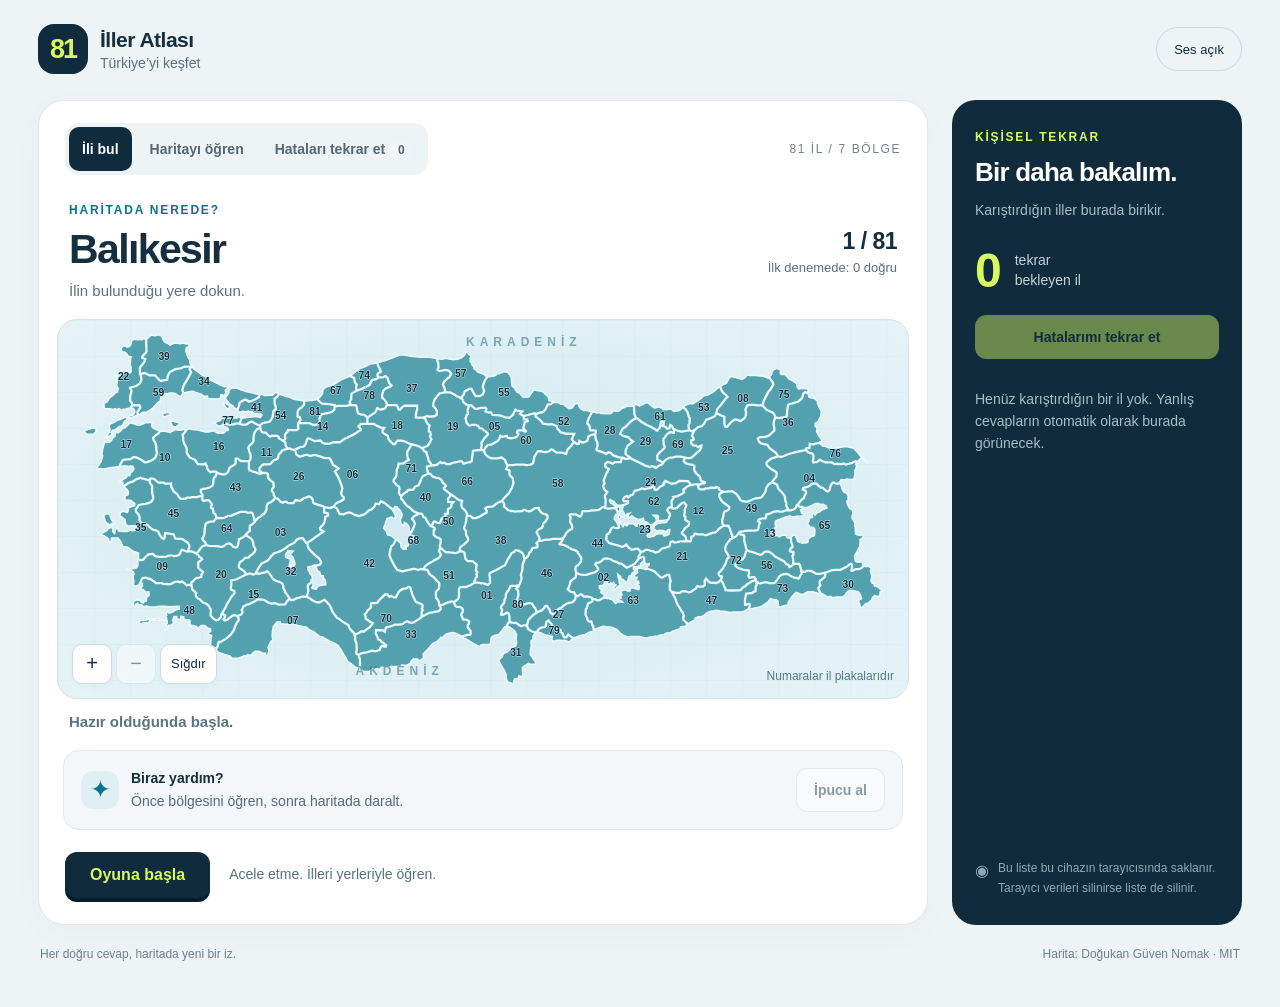
==== public/index.html @ 469e978c "Mobil ana ekrana ekleme, otomatik soru geçişi ve Cloudflare Workers yapılandırması" ====
<!doctype html>
<html lang="tr"><head><meta charset="utf-8"><meta name="viewport" content="width=device-width,initial-scale=1,viewport-fit=cover"><meta name="theme-color" content="#102c3c"><meta name="apple-mobile-web-app-capable" content="yes"><meta name="apple-mobile-web-app-title" content="81 İl"><meta name="apple-mobile-web-app-status-bar-style" content="default"><meta name="mobile-web-app-capable" content="yes"><link rel="manifest" href="manifest.webmanifest"><link rel="apple-touch-icon" href="icons/apple-touch-icon.png"><title>81 İl · Öğrenme Oyunu</title><meta name="description" content="Türkiye'nin 81 ilini haritada bul. Plaka numaraları, aşamalı ipuçları ve cihazında saklanan hata tekrarlarıyla öğren."><link rel="icon" type="image/svg+xml" href="data:image/svg+xml,%3Csvg xmlns='http://www.w3.org/2000/svg' viewBox='0 0 40 40'%3E%3Crect width='40' height='40' rx='12' fill='%23d6fa60'/%3E%3Ctext x='20' y='28' text-anchor='middle' font-family='Arial' font-size='25' font-weight='bold' fill='%23102c3c'%3E81%3C/text%3E%3C/svg%3E"><link rel="stylesheet" href="style.css"><script src="game.js" defer></script><script src="install.js" defer></script></head>
<body><div class="shell"><header><a class="brand" href="./"><span class="logo">81</span><span>İller Atlası<small>Türkiye’yi keşfet</small></span></a><div class="header-actions"><button id="install" class="ghost install-button" hidden>Ana ekrana ekle</button><button id="sound" class="ghost" aria-pressed="true">Ses açık</button></div></header>
<main><div class="workspace"><section class="play" aria-label="Öğrenme oyunu"><div class="topline"><nav aria-label="Oyun modu"><button class="tab active" data-mode="quiz" aria-pressed="true">İli bul</button><button class="tab" data-mode="learn" aria-pressed="false">Haritayı öğren</button><button class="tab" data-mode="review" aria-pressed="false">Hataları tekrar et <span id="review-badge">0</span></button></nav><span class="edition">81 İL / 7 BÖLGE</span></div>
<div class="question"><div><p class="eyebrow" id="prompt">HARİTADA NEREDE?</p><h1 id="target">Hazırlanıyor…</h1><p id="instruction">İlin bulunduğu yere dokun.</p></div><div class="session-stat"><strong id="progress">0 / 81</strong><span id="accuracy">İlk denemede: 0 doğru</span></div></div>
<div class="map-frame"><div class="sea blacksea">KARADENİZ</div><div class="sea mediterranean">AKDENİZ</div><div id="map-viewport" tabindex="0" aria-label="Türkiye haritası. Yakınlaştırma düğmelerini kullanabilir, yakınlaşınca sürükleyebilirsin."><div id="map-mount"></div></div><div class="map-tools" aria-label="Harita yakınlaştırma"><button id="zoom-in" aria-label="Haritayı yakınlaştır">+</button><button id="zoom-out" aria-label="Haritayı uzaklaştır">−</button><button id="zoom-reset" aria-label="Haritayı sığdır">Sığdır</button></div><span class="map-note">Numaralar il plakalarıdır</span></div>
<div class="feedback" id="feedback" role="status" aria-live="polite">Harita yükleniyor…</div>
<div class="hint-bar"><div class="hint-copy"><span class="hint-icon" aria-hidden="true">✦</span><div><strong>Biraz yardım?</strong><p id="hint-text">Önce bölgesini öğren, sonra haritada daralt.</p></div></div><button id="hint" class="secondary" disabled>İpucu al</button></div>
<div class="actions"><button id="start" class="primary" disabled>Oyuna başla</button><span id="session-label">Acele etme. İlleri yerleriyle öğren.</span></div></section>
<aside class="mistakes"><div class="aside-heading"><span class="eyebrow">KİŞİSEL TEKRAR</span><h2>Bir daha bakalım.</h2><p>Karıştırdığın iller burada birikir.</p></div><div class="mistake-stat"><strong id="pending-count">0</strong><span>tekrar bekleyen il</span></div><button id="review-all" class="secondary full" disabled>Hatalarımı tekrar et</button><div id="mistake-list" class="mistake-list"></div><div class="local-note"><span aria-hidden="true">◉</span><p id="storage-note">Bu liste bu cihazın tarayıcısında saklanır. Hesap gerekmez.</p></div></aside></div></main>
<footer><span>Her doğru cevap, haritada yeni bir iz.</span><a href="https://github.com/dnomak/svg-turkiye-haritasi" target="_blank" rel="noopener">Harita: Doğukan Güven Nomak · MIT</a></footer></div><dialog id="install-dialog" aria-labelledby="install-title"><div class="install-sheet"><span class="logo" aria-hidden="true">81</span><h2 id="install-title">Ana ekranından aç</h2><p id="install-intro">Oyunu telefonunun ana ekranına ekleyebilirsin.</p><ol id="install-steps"></ol><p class="install-note">Mağazadan indirme veya hesap açma gerekmez.</p><form method="dialog"><button class="primary" id="install-close">Anladım</button></form></div></dialog></body></html>
---- public/style.css ----
:root{font-family:ui-rounded,"Avenir Next","Segoe UI",sans-serif;color:#152f3e;background:#eef3f6;font-size:16px;--ink:#102c3c;--muted:#5a7180;--lime:#d6fa60;--line:#dbe5eb;--blue:#09758a}*{box-sizing:border-box}body{margin:0}button,a{-webkit-tap-highlight-color:transparent}button{font:inherit;cursor:pointer;touch-action:manipulation}button:disabled{opacity:.45;cursor:default}button:focus-visible,a:focus-visible,[tabindex]:focus-visible{outline:3px solid #f29a2f;outline-offset:4px}[hidden]{display:none!important}button{min-height:44px}a{color:inherit}.shell{max-width:1480px;margin:auto;padding:24px 38px}header{display:flex;align-items:center;justify-content:space-between;margin-bottom:26px}.brand{display:flex;gap:12px;align-items:center;text-decoration:none;font-size:21px;font-weight:800;letter-spacing:-.5px}.logo{display:grid;place-items:center;width:50px;height:50px;border-radius:16px;background:var(--ink);color:var(--lime);font-size:27px;letter-spacing:-2px}.brand small{display:block;font-size:14px;font-weight:500;color:var(--muted);letter-spacing:0;margin-top:3px}.ghost{background:transparent;border:1px solid #ccdae3;padding:0 17px;border-radius:24px;font-size:14px;color:var(--ink)}.workspace{display:grid;grid-template-columns:minmax(0,1fr) 290px;gap:24px}.play{background:white;border-radius:26px;border:1px solid #dfe8ed;overflow:hidden;box-shadow:0 8px 35px #102c3c06}.topline{display:flex;justify-content:space-between;align-items:center;padding:22px 26px 0;gap:15px}nav{display:flex;gap:5px;background:#eef3f6;padding:4px;border-radius:14px}.tab{border:0;border-radius:10px;padding:9px 13px;background:transparent;color:#536775;font-size:14px;font-weight:650}.tab.active{background:var(--ink);color:white}.tab span{background:#ffffff30;padding:2px 6px;border-radius:5px;font-size:12px;margin-left:3px}.edition{font-size:12px;letter-spacing:1.6px;color:#6f8492;white-space:nowrap}.question{display:flex;justify-content:space-between;gap:18px;align-items:center;padding:28px 30px 20px}.eyebrow{font-size:12px;letter-spacing:1.8px;font-weight:750;color:var(--blue);margin:0 0 9px}h1{font-size:clamp(32px,3.2vw,48px);letter-spacing:-1.6px;margin:0;line-height:1.15}#instruction{color:var(--muted);margin:9px 0 0;font-size:15px}.session-stat{text-align:right;flex-shrink:0}.session-stat strong{font-size:23px;display:block;letter-spacing:-.5px}.session-stat span{display:block;font-size:13px;color:var(--muted);margin-top:5px}.map-frame{position:relative;background:radial-gradient(ellipse at center,#d2eaf0,#e6f3f7);margin:0 18px;border-radius:20px;overflow:hidden;border:1px solid #d0e6ec;min-height:330px}.map-frame:before{content:"";position:absolute;inset:0;background-image:linear-gradient(#08758a07 1px,transparent 1px),linear-gradient(90deg,#08758a07 1px,transparent 1px);background-size:36px 36px;pointer-events:none}#map-viewport{position:relative;height:100%;min-height:330px;aspect-ratio:2.25;overflow:hidden;touch-action:pan-y}#map-mount{width:100%;height:100%;padding:15px 12px 22px;transform-origin:50% 50%}#map-mount svg{width:100%;height:100%;display:block;overflow:visible}g[data-plakakodu]{cursor:pointer;outline:none}g[data-plakakodu] path{fill:#53a1ae;stroke:#eaf9fc;stroke-width:1.5;vector-effect:non-scaling-stroke;transition:fill .18s,opacity .2s}g[data-plakakodu]:hover path,g[data-plakakodu]:focus-visible path{fill:#21758a}g[data-plakakodu].correct path{fill:#9dc83f}g[data-plakakodu].wrong path{fill:#e87f70}g[data-plakakodu].revealed path{fill:#f3bd4e}g[data-plakakodu].dim path{fill:#b6d4dc;opacity:.55}.plate{fill:#102c3c;font-size:13px;font-weight:800;paint-order:stroke;stroke:#d8eef2;stroke-width:1.2px;stroke-linejoin:round;pointer-events:none;user-select:none}.sea{position:absolute;pointer-events:none;color:#467f90;font-size:12px;font-weight:600;letter-spacing:5px;opacity:.65;z-index:1}.blacksea{left:48%;top:15px}.mediterranean{left:35%;bottom:20px}.map-tools{position:absolute;left:14px;bottom:14px;display:flex;gap:4px;z-index:2}.map-tools button{background:#fffefc;color:var(--ink);border:1px solid #c7dde5;border-radius:10px;min-width:40px;height:40px;min-height:40px;font-size:20px;box-shadow:0 2px 7px #102c3c08}#zoom-reset{font-size:13px;padding:0 10px}.map-note{position:absolute;right:14px;bottom:15px;font-size:12px;color:#547886;pointer-events:none}.feedback{padding:14px 30px;min-height:51px;font-size:15px;font-weight:600;color:#597584}.feedback.success{color:#467311}.feedback.error{color:#b14734}.hint-bar{margin:0 24px;display:flex;justify-content:space-between;align-items:center;gap:14px;padding:17px;background:#f3f7fa;border:1px solid #e0e9ee;border-radius:16px}.hint-copy{display:flex;gap:12px;align-items:center}.hint-icon{width:38px;height:38px;background:#e0eff4;color:#09758a;display:grid;place-items:center;border-radius:12px;font-size:25px;flex-shrink:0}.hint-copy strong{font-size:14px}.hint-copy p{font-size:14px;color:#526c7b;margin:4px 0 0;line-height:1.45}.secondary{border:1px solid #c5d6df;border-radius:11px;background:white;color:var(--ink);font-weight:700;font-size:14px;padding:10px 17px;white-space:nowrap}.primary{background:var(--ink);color:var(--lime);border:0;border-radius:12px;padding:14px 25px;font-size:16px;font-weight:750;box-shadow:0 4px 0 #071d29}.actions{display:flex;align-items:center;gap:19px;margin:22px 26px 26px}#session-label{font-size:14px;color:var(--muted);line-height:1.4}.mistakes{border-radius:24px;background:var(--ink);color:#fff;padding:27px 23px;display:flex;flex-direction:column;min-width:0}.aside-heading .eyebrow{color:var(--lime)}h2{font-size:26px;letter-spacing:-.8px;line-height:1.18;margin:12px 0}.aside-heading p{font-size:14px;line-height:1.5;color:#a6becb;margin:0}.mistake-stat{display:flex;align-items:center;gap:15px;margin:26px 0 20px}.mistake-stat strong{font-size:48px;line-height:1;color:var(--lime);letter-spacing:-2px}.mistake-stat span{font-size:14px;max-width:90px;line-height:1.4;color:#c1d2dc}.full{width:100%;background:var(--lime);border-color:var(--lime)}.mistake-list{margin-top:21px;max-height:355px;overflow:auto;scrollbar-width:thin;scrollbar-color:#527184 transparent}.empty{color:#a6becb;font-size:14px;line-height:1.6;margin:8px 0 25px}.mistake-row{display:flex;gap:10px;align-items:center;border:0;border-bottom:1px solid #ffffff13;padding:13px 0;background:transparent;width:100%;text-align:left;color:white}.mistake-plate{font-size:15px;background:#244656;border-radius:9px;min-width:36px;height:36px;display:grid;place-items:center;font-weight:750}.mistake-row strong{font-size:14px;display:block}.mistake-row small{font-size:12px;display:block;margin-top:4px;color:#9cb8c6}.mistake-row .status{margin-left:auto;color:#c9e887;font-size:12px}.local-note{display:flex;align-items:flex-start;gap:9px;margin-top:auto;padding-top:25px;color:#8daab9}.local-note span{margin-top:12px}.local-note p{font-size:12px;line-height:1.6;margin:10px 0 0}footer{display:flex;justify-content:space-between;gap:20px;color:#6b8090;font-size:12px;margin:22px 2px}footer a{text-decoration:none}footer a:hover{text-decoration:underline}@media(min-width:1600px){.shell{padding-top:40px}}@media(max-width:1100px){.edition{display:none}.shell{padding:22px}.workspace{grid-template-columns:minmax(0,1fr) 250px;gap:16px}.topline{padding:18px 18px 0}.tab{padding:9px;font-size:13px}.question{padding:25px 22px 18px}.map-frame,#map-viewport{min-height:280px}.hint-bar{margin:0 18px;padding:13px}.hint-copy p{font-size:13px}.hint-icon{display:none}.mistakes{padding:24px 18px}}@media(max-width:800px){.workspace{grid-template-columns:1fr}.shell{padding:16px}.mistakes{display:block}.mistake-list{max-height:300px}.mistake-stat{margin:17px 0}.mistakes .full{max-width:300px}.local-note{padding-top:12px}.question h1{font-size:38px}.edition{display:block}.mistakes h2{font-size:24px}.aside-heading p{font-size:15px}}@media(max-width:520px){.shell{padding:14px 10px}header{margin-bottom:18px;padding:0 4px}.brand{font-size:18px}.brand small{font-size:12px}.logo{width:43px;height:43px;font-size:25px;border-radius:13px}.ghost{padding:0 13px}.play{border-radius:20px}.topline{padding:12px 10px 0}nav{width:100%;gap:0}.tab{flex:1;padding:8px 5px;font-size:13px}.tab span{display:none}.edition{display:none}.question{padding:23px 18px 18px;align-items:flex-start}.question h1{font-size:33px;letter-spacing:-1px}.session-stat strong{font-size:19px}.session-stat span{max-width:100px;line-height:1.4;font-size:12px}.eyebrow{font-size:11px;letter-spacing:1.3px}#instruction{font-size:14px}.map-frame{margin:0 8px;border-radius:14px;min-height:260px}#map-viewport{min-height:260px;aspect-ratio:auto;height:260px}#map-mount{padding:36px 6px 44px}.blacksea{left:42%;top:18px}.sea{font-size:10px;letter-spacing:3px}.mediterranean{bottom:56px;left:29%}.map-note{font-size:11px;right:10px;bottom:17px}.map-tools{left:8px;bottom:10px}.map-tools button{min-width:32px}#zoom-reset{padding:0 7px}.feedback{padding:14px 18px;font-size:14px;min-height:62px}.hint-bar{margin:0 12px;padding:12px;gap:9px;align-items:stretch}.hint-copy p{font-size:13px}.hint-copy strong{font-size:13px}.hint-bar .secondary{font-size:13px;padding:8px 12px;white-space:normal;min-width:86px}.actions{margin:18px 16px 22px;gap:13px;align-items:flex-start}.primary{padding:13px 18px;white-space:nowrap}.actions span{font-size:12px!important;margin-top:5px}.mistakes{border-radius:20px;padding:22px}.mistake-list{max-height:270px}footer{flex-direction:column;gap:8px;padding:0 5px;line-height:1.5}}@media(prefers-reduced-motion:reduce){*{transition:none!important;scroll-behavior:auto!important}}
.header-actions{display:flex;align-items:center;gap:8px;flex-wrap:wrap;justify-content:flex-end}.install-button{background:var(--lime);border-color:var(--lime);font-weight:700}.header-actions .ghost{font-size:13px}g[data-plakakodu].wrong{pointer-events:none;cursor:not-allowed}g[data-plakakodu].wrong path,g[data-plakakodu].wrong:hover path,g[data-plakakodu].wrong.dim path{fill:#e87f70;opacity:1}dialog{border:1px solid #d4e1e8;border-radius:24px;padding:0;max-width:440px;width:calc(100% - 32px);color:var(--ink);box-shadow:0 24px 90px #102c3c44}dialog::backdrop{background:#071d29a8;backdrop-filter:blur(3px)}.install-sheet{padding:28px}.install-sheet h2{margin:20px 0 10px;font-size:27px}.install-sheet p{font-size:16px;line-height:1.55;color:var(--muted)}.install-sheet ol{padding-left:23px;font-size:16px;line-height:1.5}.install-sheet li{padding:7px 0 7px 4px}.install-sheet .install-note{font-size:13px}.install-sheet form{margin-top:24px}.install-sheet .primary{width:100%}@media(max-width:520px){.header-actions{max-width:160px;gap:5px}.header-actions .ghost{font-size:12px;min-height:36px;padding:5px 10px}.shell{padding-bottom:max(14px,env(safe-area-inset-bottom));padding-left:max(10px,env(safe-area-inset-left));padding-right:max(10px,env(safe-area-inset-right))}.install-sheet{padding:24px}}
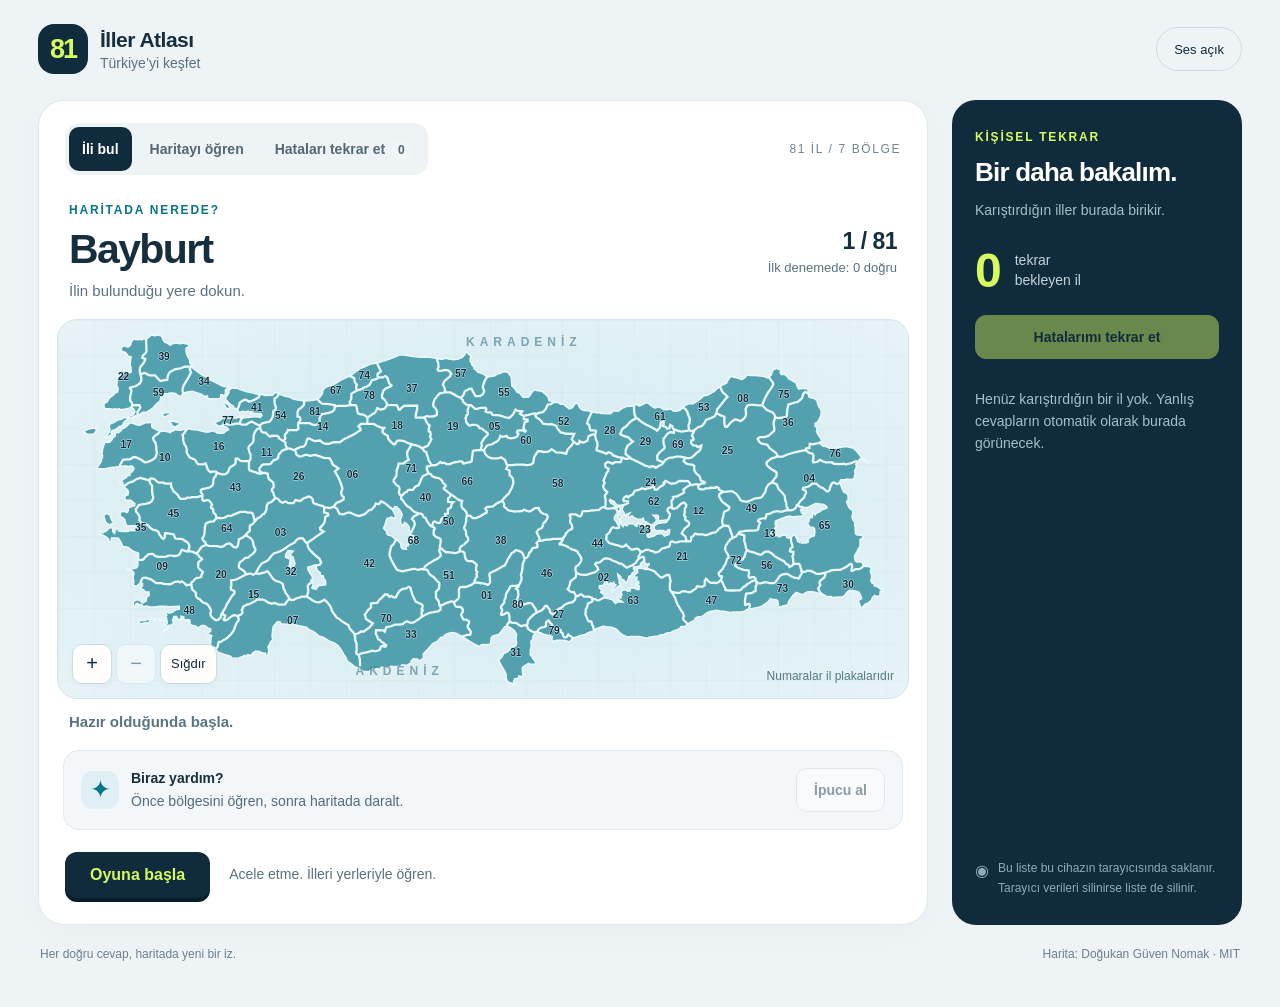
==== commit 4da1ad33: "Yatay telefonda yalnızca tam ekran harita, il adı ve ipucu ikonunu göster" ====
--- a/public/index.html
+++ b/public/index.html
@@ -5,7 +5,7 @@
 <div class="question"><div><p class="eyebrow" id="prompt">HARİTADA NEREDE?</p><h1 id="target">Hazırlanıyor…</h1><p id="instruction">İlin bulunduğu yere dokun.</p></div><div class="session-stat"><strong id="progress">0 / 81</strong><span id="accuracy">İlk denemede: 0 doğru</span></div></div>
 <div class="map-frame"><div class="sea blacksea">KARADENİZ</div><div class="sea mediterranean">AKDENİZ</div><div id="map-viewport" tabindex="0" aria-label="Türkiye haritası. Yakınlaştırma düğmelerini kullanabilir, yakınlaşınca sürükleyebilirsin."><div id="map-mount"></div></div><div class="map-tools" aria-label="Harita yakınlaştırma"><button id="zoom-in" aria-label="Haritayı yakınlaştır">+</button><button id="zoom-out" aria-label="Haritayı uzaklaştır">−</button><button id="zoom-reset" aria-label="Haritayı sığdır">Sığdır</button></div><span class="map-note">Numaralar il plakalarıdır</span></div>
 <div class="feedback" id="feedback" role="status" aria-live="polite">Harita yükleniyor…</div>
-<div class="hint-bar"><div class="hint-copy"><span class="hint-icon" aria-hidden="true">✦</span><div><strong>Biraz yardım?</strong><p id="hint-text">Önce bölgesini öğren, sonra haritada daralt.</p></div></div><button id="hint" class="secondary" disabled>İpucu al</button></div>
+<div class="hint-bar"><div class="hint-copy"><span class="hint-icon" aria-hidden="true">✦</span><div><strong>Biraz yardım?</strong><p id="hint-text">Önce bölgesini öğren, sonra haritada daralt.</p></div></div><button id="hint" class="secondary" aria-label="İpucu al" aria-controls="hint-text" disabled>İpucu al</button></div>
 <div class="actions"><button id="start" class="primary" disabled>Oyuna başla</button><span id="session-label">Acele etme. İlleri yerleriyle öğren.</span></div></section>
 <aside class="mistakes"><div class="aside-heading"><span class="eyebrow">KİŞİSEL TEKRAR</span><h2>Bir daha bakalım.</h2><p>Karıştırdığın iller burada birikir.</p></div><div class="mistake-stat"><strong id="pending-count">0</strong><span>tekrar bekleyen il</span></div><button id="review-all" class="secondary full" disabled>Hatalarımı tekrar et</button><div id="mistake-list" class="mistake-list"></div><div class="local-note"><span aria-hidden="true">◉</span><p id="storage-note">Bu liste bu cihazın tarayıcısında saklanır. Hesap gerekmez.</p></div></aside></div></main>
 <footer><span>Her doğru cevap, haritada yeni bir iz.</span><a href="https://github.com/dnomak/svg-turkiye-haritasi" target="_blank" rel="noopener">Harita: Doğukan Güven Nomak · MIT</a></footer></div><dialog id="install-dialog" aria-labelledby="install-title"><div class="install-sheet"><span class="logo" aria-hidden="true">81</span><h2 id="install-title">Ana ekranından aç</h2><p id="install-intro">Oyunu telefonunun ana ekranına ekleyebilirsin.</p><ol id="install-steps"></ol><p class="install-note">Mağazadan indirme veya hesap açma gerekmez.</p><form method="dialog"><button class="primary" id="install-close">Anladım</button></form></div></dialog></body></html>
--- a/public/style.css
+++ b/public/style.css
@@ -1,2 +1,24 @@
 :root{font-family:ui-rounded,"Avenir Next","Segoe UI",sans-serif;color:#152f3e;background:#eef3f6;font-size:16px;--ink:#102c3c;--muted:#5a7180;--lime:#d6fa60;--line:#dbe5eb;--blue:#09758a}*{box-sizing:border-box}body{margin:0}button,a{-webkit-tap-highlight-color:transparent}button{font:inherit;cursor:pointer;touch-action:manipulation}button:disabled{opacity:.45;cursor:default}button:focus-visible,a:focus-visible,[tabindex]:focus-visible{outline:3px solid #f29a2f;outline-offset:4px}[hidden]{display:none!important}button{min-height:44px}a{color:inherit}.shell{max-width:1480px;margin:auto;padding:24px 38px}header{display:flex;align-items:center;justify-content:space-between;margin-bottom:26px}.brand{display:flex;gap:12px;align-items:center;text-decoration:none;font-size:21px;font-weight:800;letter-spacing:-.5px}.logo{display:grid;place-items:center;width:50px;height:50px;border-radius:16px;background:var(--ink);color:var(--lime);font-size:27px;letter-spacing:-2px}.brand small{display:block;font-size:14px;font-weight:500;color:var(--muted);letter-spacing:0;margin-top:3px}.ghost{background:transparent;border:1px solid #ccdae3;padding:0 17px;border-radius:24px;font-size:14px;color:var(--ink)}.workspace{display:grid;grid-template-columns:minmax(0,1fr) 290px;gap:24px}.play{background:white;border-radius:26px;border:1px solid #dfe8ed;overflow:hidden;box-shadow:0 8px 35px #102c3c06}.topline{display:flex;justify-content:space-between;align-items:center;padding:22px 26px 0;gap:15px}nav{display:flex;gap:5px;background:#eef3f6;padding:4px;border-radius:14px}.tab{border:0;border-radius:10px;padding:9px 13px;background:transparent;color:#536775;font-size:14px;font-weight:650}.tab.active{background:var(--ink);color:white}.tab span{background:#ffffff30;padding:2px 6px;border-radius:5px;font-size:12px;margin-left:3px}.edition{font-size:12px;letter-spacing:1.6px;color:#6f8492;white-space:nowrap}.question{display:flex;justify-content:space-between;gap:18px;align-items:center;padding:28px 30px 20px}.eyebrow{font-size:12px;letter-spacing:1.8px;font-weight:750;color:var(--blue);margin:0 0 9px}h1{font-size:clamp(32px,3.2vw,48px);letter-spacing:-1.6px;margin:0;line-height:1.15}#instruction{color:var(--muted);margin:9px 0 0;font-size:15px}.session-stat{text-align:right;flex-shrink:0}.session-stat strong{font-size:23px;display:block;letter-spacing:-.5px}.session-stat span{display:block;font-size:13px;color:var(--muted);margin-top:5px}.map-frame{position:relative;background:radial-gradient(ellipse at center,#d2eaf0,#e6f3f7);margin:0 18px;border-radius:20px;overflow:hidden;border:1px solid #d0e6ec;min-height:330px}.map-frame:before{content:"";position:absolute;inset:0;background-image:linear-gradient(#08758a07 1px,transparent 1px),linear-gradient(90deg,#08758a07 1px,transparent 1px);background-size:36px 36px;pointer-events:none}#map-viewport{position:relative;height:100%;min-height:330px;aspect-ratio:2.25;overflow:hidden;touch-action:pan-y}#map-mount{width:100%;height:100%;padding:15px 12px 22px;transform-origin:50% 50%}#map-mount svg{width:100%;height:100%;display:block;overflow:visible}g[data-plakakodu]{cursor:pointer;outline:none}g[data-plakakodu] path{fill:#53a1ae;stroke:#eaf9fc;stroke-width:1.5;vector-effect:non-scaling-stroke;transition:fill .18s,opacity .2s}g[data-plakakodu]:hover path,g[data-plakakodu]:focus-visible path{fill:#21758a}g[data-plakakodu].correct path{fill:#9dc83f}g[data-plakakodu].wrong path{fill:#e87f70}g[data-plakakodu].revealed path{fill:#f3bd4e}g[data-plakakodu].dim path{fill:#b6d4dc;opacity:.55}.plate{fill:#102c3c;font-size:13px;font-weight:800;paint-order:stroke;stroke:#d8eef2;stroke-width:1.2px;stroke-linejoin:round;pointer-events:none;user-select:none}.sea{position:absolute;pointer-events:none;color:#467f90;font-size:12px;font-weight:600;letter-spacing:5px;opacity:.65;z-index:1}.blacksea{left:48%;top:15px}.mediterranean{left:35%;bottom:20px}.map-tools{position:absolute;left:14px;bottom:14px;display:flex;gap:4px;z-index:2}.map-tools button{background:#fffefc;color:var(--ink);border:1px solid #c7dde5;border-radius:10px;min-width:40px;height:40px;min-height:40px;font-size:20px;box-shadow:0 2px 7px #102c3c08}#zoom-reset{font-size:13px;padding:0 10px}.map-note{position:absolute;right:14px;bottom:15px;font-size:12px;color:#547886;pointer-events:none}.feedback{padding:14px 30px;min-height:51px;font-size:15px;font-weight:600;color:#597584}.feedback.success{color:#467311}.feedback.error{color:#b14734}.hint-bar{margin:0 24px;display:flex;justify-content:space-between;align-items:center;gap:14px;padding:17px;background:#f3f7fa;border:1px solid #e0e9ee;border-radius:16px}.hint-copy{display:flex;gap:12px;align-items:center}.hint-icon{width:38px;height:38px;background:#e0eff4;color:#09758a;display:grid;place-items:center;border-radius:12px;font-size:25px;flex-shrink:0}.hint-copy strong{font-size:14px}.hint-copy p{font-size:14px;color:#526c7b;margin:4px 0 0;line-height:1.45}.secondary{border:1px solid #c5d6df;border-radius:11px;background:white;color:var(--ink);font-weight:700;font-size:14px;padding:10px 17px;white-space:nowrap}.primary{background:var(--ink);color:var(--lime);border:0;border-radius:12px;padding:14px 25px;font-size:16px;font-weight:750;box-shadow:0 4px 0 #071d29}.actions{display:flex;align-items:center;gap:19px;margin:22px 26px 26px}#session-label{font-size:14px;color:var(--muted);line-height:1.4}.mistakes{border-radius:24px;background:var(--ink);color:#fff;padding:27px 23px;display:flex;flex-direction:column;min-width:0}.aside-heading .eyebrow{color:var(--lime)}h2{font-size:26px;letter-spacing:-.8px;line-height:1.18;margin:12px 0}.aside-heading p{font-size:14px;line-height:1.5;color:#a6becb;margin:0}.mistake-stat{display:flex;align-items:center;gap:15px;margin:26px 0 20px}.mistake-stat strong{font-size:48px;line-height:1;color:var(--lime);letter-spacing:-2px}.mistake-stat span{font-size:14px;max-width:90px;line-height:1.4;color:#c1d2dc}.full{width:100%;background:var(--lime);border-color:var(--lime)}.mistake-list{margin-top:21px;max-height:355px;overflow:auto;scrollbar-width:thin;scrollbar-color:#527184 transparent}.empty{color:#a6becb;font-size:14px;line-height:1.6;margin:8px 0 25px}.mistake-row{display:flex;gap:10px;align-items:center;border:0;border-bottom:1px solid #ffffff13;padding:13px 0;background:transparent;width:100%;text-align:left;color:white}.mistake-plate{font-size:15px;background:#244656;border-radius:9px;min-width:36px;height:36px;display:grid;place-items:center;font-weight:750}.mistake-row strong{font-size:14px;display:block}.mistake-row small{font-size:12px;display:block;margin-top:4px;color:#9cb8c6}.mistake-row .status{margin-left:auto;color:#c9e887;font-size:12px}.local-note{display:flex;align-items:flex-start;gap:9px;margin-top:auto;padding-top:25px;color:#8daab9}.local-note span{margin-top:12px}.local-note p{font-size:12px;line-height:1.6;margin:10px 0 0}footer{display:flex;justify-content:space-between;gap:20px;color:#6b8090;font-size:12px;margin:22px 2px}footer a{text-decoration:none}footer a:hover{text-decoration:underline}@media(min-width:1600px){.shell{padding-top:40px}}@media(max-width:1100px){.edition{display:none}.shell{padding:22px}.workspace{grid-template-columns:minmax(0,1fr) 250px;gap:16px}.topline{padding:18px 18px 0}.tab{padding:9px;font-size:13px}.question{padding:25px 22px 18px}.map-frame,#map-viewport{min-height:280px}.hint-bar{margin:0 18px;padding:13px}.hint-copy p{font-size:13px}.hint-icon{display:none}.mistakes{padding:24px 18px}}@media(max-width:800px){.workspace{grid-template-columns:1fr}.shell{padding:16px}.mistakes{display:block}.mistake-list{max-height:300px}.mistake-stat{margin:17px 0}.mistakes .full{max-width:300px}.local-note{padding-top:12px}.question h1{font-size:38px}.edition{display:block}.mistakes h2{font-size:24px}.aside-heading p{font-size:15px}}@media(max-width:520px){.shell{padding:14px 10px}header{margin-bottom:18px;padding:0 4px}.brand{font-size:18px}.brand small{font-size:12px}.logo{width:43px;height:43px;font-size:25px;border-radius:13px}.ghost{padding:0 13px}.play{border-radius:20px}.topline{padding:12px 10px 0}nav{width:100%;gap:0}.tab{flex:1;padding:8px 5px;font-size:13px}.tab span{display:none}.edition{display:none}.question{padding:23px 18px 18px;align-items:flex-start}.question h1{font-size:33px;letter-spacing:-1px}.session-stat strong{font-size:19px}.session-stat span{max-width:100px;line-height:1.4;font-size:12px}.eyebrow{font-size:11px;letter-spacing:1.3px}#instruction{font-size:14px}.map-frame{margin:0 8px;border-radius:14px;min-height:260px}#map-viewport{min-height:260px;aspect-ratio:auto;height:260px}#map-mount{padding:36px 6px 44px}.blacksea{left:42%;top:18px}.sea{font-size:10px;letter-spacing:3px}.mediterranean{bottom:56px;left:29%}.map-note{font-size:11px;right:10px;bottom:17px}.map-tools{left:8px;bottom:10px}.map-tools button{min-width:32px}#zoom-reset{padding:0 7px}.feedback{padding:14px 18px;font-size:14px;min-height:62px}.hint-bar{margin:0 12px;padding:12px;gap:9px;align-items:stretch}.hint-copy p{font-size:13px}.hint-copy strong{font-size:13px}.hint-bar .secondary{font-size:13px;padding:8px 12px;white-space:normal;min-width:86px}.actions{margin:18px 16px 22px;gap:13px;align-items:flex-start}.primary{padding:13px 18px;white-space:nowrap}.actions span{font-size:12px!important;margin-top:5px}.mistakes{border-radius:20px;padding:22px}.mistake-list{max-height:270px}footer{flex-direction:column;gap:8px;padding:0 5px;line-height:1.5}}@media(prefers-reduced-motion:reduce){*{transition:none!important;scroll-behavior:auto!important}}
 .header-actions{display:flex;align-items:center;gap:8px;flex-wrap:wrap;justify-content:flex-end}.install-button{background:var(--lime);border-color:var(--lime);font-weight:700}.header-actions .ghost{font-size:13px}g[data-plakakodu].wrong{pointer-events:none;cursor:not-allowed}g[data-plakakodu].wrong path,g[data-plakakodu].wrong:hover path,g[data-plakakodu].wrong.dim path{fill:#e87f70;opacity:1}dialog{border:1px solid #d4e1e8;border-radius:24px;padding:0;max-width:440px;width:calc(100% - 32px);color:var(--ink);box-shadow:0 24px 90px #102c3c44}dialog::backdrop{background:#071d29a8;backdrop-filter:blur(3px)}.install-sheet{padding:28px}.install-sheet h2{margin:20px 0 10px;font-size:27px}.install-sheet p{font-size:16px;line-height:1.55;color:var(--muted)}.install-sheet ol{padding-left:23px;font-size:16px;line-height:1.5}.install-sheet li{padding:7px 0 7px 4px}.install-sheet .install-note{font-size:13px}.install-sheet form{margin-top:24px}.install-sheet .primary{width:100%}@media(max-width:520px){.header-actions{max-width:160px;gap:5px}.header-actions .ghost{font-size:12px;min-height:36px;padding:5px 10px}.shell{padding-bottom:max(14px,env(safe-area-inset-bottom));padding-left:max(10px,env(safe-area-inset-left));padding-right:max(10px,env(safe-area-inset-right))}.install-sheet{padding:24px}}
+
+/* Portrait phones: remove excess space while keeping the touch targets usable. */
+@media (max-width:520px) and (orientation:portrait){
+ .play{display:flex;flex-direction:column}.topline{order:0}.map-frame{order:1;margin-top:10px}.question{order:2}.feedback{order:3}.hint-bar{order:4}.actions{order:5}
+ header{margin-bottom:10px}.question{padding:15px 15px 12px}.question h1{font-size:29px}.eyebrow{margin-bottom:5px}#instruction{margin-top:5px;font-size:13px}
+ .map-frame{min-height:210px}#map-viewport{min-height:210px;height:clamp(210px,31svh,260px)}#map-mount{padding:20px 6px 42px}.blacksea{top:10px}.mediterranean{bottom:46px}
+ .feedback{padding:10px 15px;min-height:46px;font-size:13px}.hint-bar{padding:9px}.actions{margin:12px 14px 16px}.mistakes{padding:18px}
+}
+
+/* Landscape phones show only the map and its hint control. */
+@media (orientation:landscape) and (max-height:600px) and (pointer:coarse), (orientation:landscape) and (max-height:500px) and (max-width:1100px){
+ body{overflow:hidden;background:#e6f3f7}.shell{max-width:none;height:100vh;height:100dvh;margin:0;padding:env(safe-area-inset-top) env(safe-area-inset-right) env(safe-area-inset-bottom) env(safe-area-inset-left)}
+ header,.topline,.feedback,.actions,.mistakes,footer,.sea,.map-note,.map-tools{display:none!important}
+ main,.workspace,.play{width:100%;height:100%;min-height:0}.workspace{display:block}.play{display:block;position:relative;border:0;border-radius:0;box-shadow:none;padding:0}
+ .map-frame{height:100%;min-height:0;margin:0;border:0;border-radius:0}#map-viewport{height:100%;min-height:0;aspect-ratio:auto}#map-mount{padding:5px 8px 55px}
+ .question{display:flex;position:absolute;left:60px;right:12px;bottom:8px;height:44px;padding:0;justify-content:center;align-items:center;z-index:2;pointer-events:none}.question .eyebrow,.question #instruction,.session-stat{display:none!important}.question h1{font-size:24px;line-height:1.1;letter-spacing:-.5px;text-align:center}
+ .hint-bar{position:absolute;left:max(8px,env(safe-area-inset-left));right:auto;bottom:8px;margin:0;padding:0;border:0;background:none;display:block;z-index:3}
+ .hint-copy{display:none}.hint-bar .secondary{width:44px;height:44px;min-height:44px;min-width:44px;padding:0;font-size:0;border-radius:50%;box-shadow:0 3px 12px #102c3c26;background:var(--ink);color:var(--lime);border:0}
+ .hint-bar .secondary::before{content:"✦";font-size:27px;line-height:1}
+ .hint-bar.show-landscape-hint .hint-copy{display:block;position:absolute;left:0;bottom:54px;width:min(260px,65vw);background:#fff;padding:12px 14px;border:1px solid var(--line);border-radius:14px;box-shadow:0 4px 18px #102c3c20}
+ .hint-bar .hint-icon,.hint-bar .hint-copy strong{display:none}.hint-bar .hint-copy p{margin:0;font-size:14px;line-height:1.4}
+}
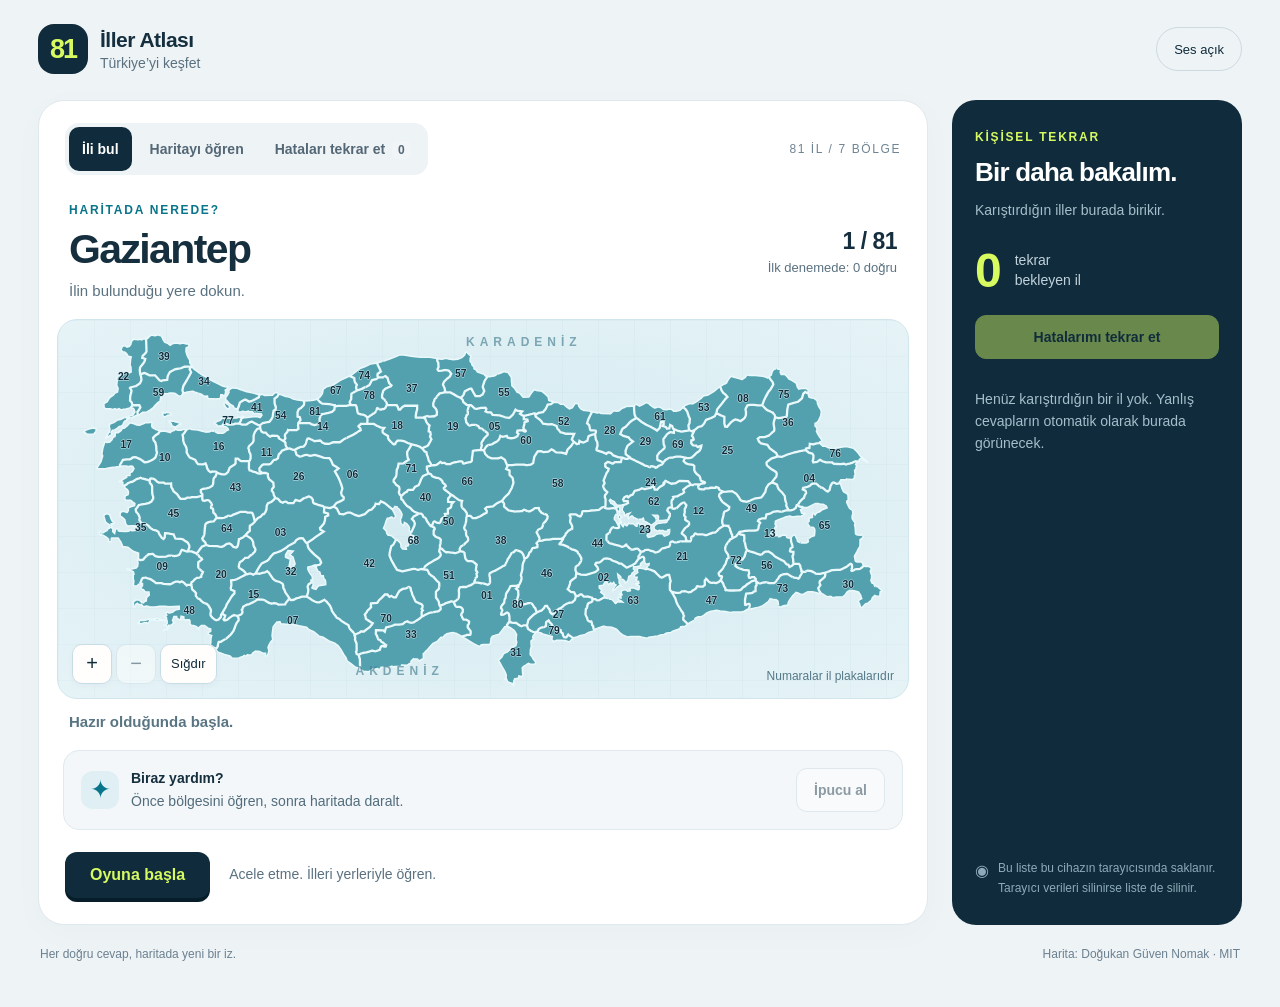
==== commit 8f011b26: "Mobil web uygulaması: ana ekran, oyun, hata listesi ve alt gezinme" ====
--- a/public/index.html
+++ b/public/index.html
@@ -1,6 +1,6 @@
 <!doctype html>
-<html lang="tr"><head><meta charset="utf-8"><meta name="viewport" content="width=device-width,initial-scale=1,viewport-fit=cover"><meta name="theme-color" content="#102c3c"><meta name="apple-mobile-web-app-capable" content="yes"><meta name="apple-mobile-web-app-title" content="81 İl"><meta name="apple-mobile-web-app-status-bar-style" content="default"><meta name="mobile-web-app-capable" content="yes"><link rel="manifest" href="manifest.webmanifest"><link rel="apple-touch-icon" href="icons/apple-touch-icon.png"><title>81 İl · Öğrenme Oyunu</title><meta name="description" content="Türkiye'nin 81 ilini haritada bul. Plaka numaraları, aşamalı ipuçları ve cihazında saklanan hata tekrarlarıyla öğren."><link rel="icon" type="image/svg+xml" href="data:image/svg+xml,%3Csvg xmlns='http://www.w3.org/2000/svg' viewBox='0 0 40 40'%3E%3Crect width='40' height='40' rx='12' fill='%23d6fa60'/%3E%3Ctext x='20' y='28' text-anchor='middle' font-family='Arial' font-size='25' font-weight='bold' fill='%23102c3c'%3E81%3C/text%3E%3C/svg%3E"><link rel="stylesheet" href="style.css"><script src="game.js" defer></script><script src="install.js" defer></script></head>
-<body><div class="shell"><header><a class="brand" href="./"><span class="logo">81</span><span>İller Atlası<small>Türkiye’yi keşfet</small></span></a><div class="header-actions"><button id="install" class="ghost install-button" hidden>Ana ekrana ekle</button><button id="sound" class="ghost" aria-pressed="true">Ses açık</button></div></header>
+<html lang="tr"><head><meta charset="utf-8"><meta name="viewport" content="width=device-width,initial-scale=1,viewport-fit=cover"><meta name="theme-color" content="#102c3c"><meta name="apple-mobile-web-app-capable" content="yes"><meta name="apple-mobile-web-app-title" content="81 İl"><meta name="apple-mobile-web-app-status-bar-style" content="default"><meta name="mobile-web-app-capable" content="yes"><link rel="manifest" href="manifest.webmanifest"><link rel="apple-touch-icon" href="icons/apple-touch-icon.png"><title>81 İl · Öğrenme Oyunu</title><meta name="description" content="Türkiye'nin 81 ilini haritada bul. Plaka numaraları, aşamalı ipuçları ve cihazında saklanan hata tekrarlarıyla öğren."><link rel="icon" type="image/svg+xml" href="data:image/svg+xml,%3Csvg xmlns='http://www.w3.org/2000/svg' viewBox='0 0 40 40'%3E%3Crect width='40' height='40' rx='12' fill='%23d6fa60'/%3E%3Ctext x='20' y='28' text-anchor='middle' font-family='Arial' font-size='25' font-weight='bold' fill='%23102c3c'%3E81%3C/text%3E%3C/svg%3E"><link rel="stylesheet" href="style.css"><script src="game.js" defer></script><script src="install.js" defer></script><script src="app.js" defer></script></head>
+<body><section id="app-home" class="app-home" aria-label="Ana ekran" hidden><div class="app-home-inner"><span class="app-mark">81</span><h1>Türkiye’yi keşfet.</h1><p>Her il, haritada yeni bir iz.</p><div class="app-home-options"><button data-app-mode="quiz" class="app-tile app-tile-main" disabled><span class="app-tile-icon" aria-hidden="true">◎</span><span><strong>İli bul</strong><small>Haritaya dokun, sıradaki ile geç.</small></span><span aria-hidden="true">→</span></button><button data-app-mode="learn" class="app-tile" disabled><span class="app-tile-icon" aria-hidden="true">◇</span><span><strong>Haritayı öğren</strong><small>İller, plakalar ve bölgeler.</small></span><span aria-hidden="true">→</span></button><button data-app-mode="review" class="app-tile" disabled><span class="app-tile-icon" aria-hidden="true">↻</span><span><strong>Hatalarım</strong><small><span id="app-review-count">0</span> il tekrar bekliyor.</small></span><span aria-hidden="true">→</span></button></div><div class="app-home-settings"><button id="app-home-sound" class="ghost">Ses açık</button><button id="app-home-install" class="ghost install-button" hidden>Ana ekrana ekle</button></div></div></section><nav id="app-nav" class="app-nav" aria-label="Uygulama menüsü" hidden><button data-app-home aria-label="Ana ekran"><span aria-hidden="true">⌂</span><small>Ana ekran</small></button><button data-app-mode="quiz" aria-pressed="false"><span aria-hidden="true">◎</span><small>İli bul</small></button><button data-app-mode="learn" aria-pressed="false"><span aria-hidden="true">◇</span><small>Öğren</small></button><button data-app-mode="review" aria-pressed="false"><span aria-hidden="true">↻</span><small>Hatalarım</small></button></nav><div class="shell"><header><a class="brand" href="./"><span class="logo">81</span><span>İller Atlası<small>Türkiye’yi keşfet</small></span></a><div class="header-actions"><button id="install" class="ghost install-button" hidden>Ana ekrana ekle</button><button id="sound" class="ghost" aria-pressed="true">Ses açık</button></div></header>
 <main><div class="workspace"><section class="play" aria-label="Öğrenme oyunu"><div class="topline"><nav aria-label="Oyun modu"><button class="tab active" data-mode="quiz" aria-pressed="true">İli bul</button><button class="tab" data-mode="learn" aria-pressed="false">Haritayı öğren</button><button class="tab" data-mode="review" aria-pressed="false">Hataları tekrar et <span id="review-badge">0</span></button></nav><span class="edition">81 İL / 7 BÖLGE</span></div>
 <div class="question"><div><p class="eyebrow" id="prompt">HARİTADA NEREDE?</p><h1 id="target">Hazırlanıyor…</h1><p id="instruction">İlin bulunduğu yere dokun.</p></div><div class="session-stat"><strong id="progress">0 / 81</strong><span id="accuracy">İlk denemede: 0 doğru</span></div></div>
 <div class="map-frame"><div class="sea blacksea">KARADENİZ</div><div class="sea mediterranean">AKDENİZ</div><div id="map-viewport" tabindex="0" aria-label="Türkiye haritası. Yakınlaştırma düğmelerini kullanabilir, yakınlaşınca sürükleyebilirsin."><div id="map-mount"></div></div><div class="map-tools" aria-label="Harita yakınlaştırma"><button id="zoom-in" aria-label="Haritayı yakınlaştır">+</button><button id="zoom-out" aria-label="Haritayı uzaklaştır">−</button><button id="zoom-reset" aria-label="Haritayı sığdır">Sığdır</button></div><span class="map-note">Numaralar il plakalarıdır</span></div>
--- a/public/style.css
+++ b/public/style.css
@@ -9,16 +9,28 @@
  .feedback{padding:10px 15px;min-height:46px;font-size:13px}.hint-bar{padding:9px}.actions{margin:12px 14px 16px}.mistakes{padding:18px}
 }
 
-/* Landscape phones show only the map and its hint control. */
-@media (orientation:landscape) and (max-height:600px) and (pointer:coarse), (orientation:landscape) and (max-height:500px) and (max-width:1100px){
- body{overflow:hidden;background:#e6f3f7}.shell{max-width:none;height:100vh;height:100dvh;margin:0;padding:env(safe-area-inset-top) env(safe-area-inset-right) env(safe-area-inset-bottom) env(safe-area-inset-left)}
- header,.topline,.feedback,.actions,.mistakes,footer,.sea,.map-note,.map-tools{display:none!important}
- main,.workspace,.play{width:100%;height:100%;min-height:0}.workspace{display:block}.play{display:block;position:relative;border:0;border-radius:0;box-shadow:none;padding:0}
- .map-frame{height:100%;min-height:0;margin:0;border:0;border-radius:0}#map-viewport{height:100%;min-height:0;aspect-ratio:auto}#map-mount{padding:5px 8px 55px}
- .question{display:flex;position:absolute;left:60px;right:12px;bottom:8px;height:44px;padding:0;justify-content:center;align-items:center;z-index:2;pointer-events:none}.question .eyebrow,.question #instruction,.session-stat{display:none!important}.question h1{font-size:24px;line-height:1.1;letter-spacing:-.5px;text-align:center}
- .hint-bar{position:absolute;left:max(8px,env(safe-area-inset-left));right:auto;bottom:8px;margin:0;padding:0;border:0;background:none;display:block;z-index:3}
- .hint-copy{display:none}.hint-bar .secondary{width:44px;height:44px;min-height:44px;min-width:44px;padding:0;font-size:0;border-radius:50%;box-shadow:0 3px 12px #102c3c26;background:var(--ink);color:var(--lime);border:0}
- .hint-bar .secondary::before{content:"✦";font-size:27px;line-height:1}
- .hint-bar.show-landscape-hint .hint-copy{display:block;position:absolute;left:0;bottom:54px;width:min(260px,65vw);background:#fff;padding:12px 14px;border:1px solid var(--line);border-radius:14px;box-shadow:0 4px 18px #102c3c20}
- .hint-bar .hint-icon,.hint-bar .hint-copy strong{display:none}.hint-bar .hint-copy p{margin:0;font-size:14px;line-height:1.4}
+.app-home,.app-nav{display:none}
+body.app-ui{height:100vh;height:100dvh;overflow:hidden;background:#e6f3f7;overscroll-behavior:none}
+.app-ui .shell{max-width:none;margin:0;height:100%;padding:env(safe-area-inset-top) env(safe-area-inset-right) calc(62px + env(safe-area-inset-bottom)) env(safe-area-inset-left)}
+.app-ui header,.app-ui footer,.app-ui .topline,.app-ui .edition,.app-ui .sea,.app-ui .map-note,.app-ui .question .eyebrow,.app-ui #instruction,.app-ui #accuracy,.app-ui #session-label{display:none!important}
+.app-ui main,.app-ui .workspace{height:100%;width:100%;min-height:0}.app-ui .workspace{display:block}.app-ui .play{height:100%;min-height:0;display:flex;flex-direction:column;border:0;border-radius:0;box-shadow:none;background:#e6f3f7}
+.app-ui .map-frame{order:0;flex:1;min-height:0;margin:0;border:0;border-radius:0}.app-ui #map-viewport{height:100%;min-height:0;aspect-ratio:auto}.app-ui #map-mount{padding:12px 8px 48px}
+.app-ui .question{order:1;padding:12px 20px;gap:12px;align-items:center;background:white}.app-ui .question h1{font-size:30px;letter-spacing:-1px}.app-ui .session-stat strong{font-size:16px;color:var(--muted)}
+.app-ui .feedback{order:2;padding:4px 20px 10px;min-height:30px;background:white;font-size:13px}
+.app-ui .hint-bar{order:3;margin:0;padding:10px 20px;border:0;border-radius:0;background:white;gap:12px}.app-ui .hint-copy strong,.app-ui .hint-icon{display:none}.app-ui .hint-copy p{font-size:12px;margin:0}.app-ui .hint-bar .secondary{min-height:44px;min-width:90px;font-size:13px}
+.app-ui .actions{order:4;margin:0;padding:0 20px 10px;background:white}.app-ui .actions:has(#start[hidden]){display:none}.app-ui .actions .primary{width:100%;box-shadow:none;padding:12px}
+.app-ui .mistakes{display:none;height:100%;overflow:auto;margin:0;border-radius:0;padding:28px 22px}.app-ui .mistake-list{max-height:none;overflow:visible}.app-ui .mistake-stat{margin:24px 0}.app-ui .mistakes .full{max-width:none}.app-ui .local-note{padding-top:18px}
+.app-ui[data-app-screen="review"] .play{display:none}.app-ui[data-app-screen="review"] .mistakes{display:block}.app-ui[data-app-screen="home"] .shell{display:none}
+.app-ui .app-nav{display:flex;position:fixed;inset:auto 0 0;background:#fff;border-top:1px solid var(--line);height:calc(62px + env(safe-area-inset-bottom));padding:3px max(8px,env(safe-area-inset-right)) env(safe-area-inset-bottom) max(8px,env(safe-area-inset-left));z-index:5;justify-content:space-around}
+.app-nav button{display:flex;flex-direction:column;align-items:center;justify-content:center;gap:3px;flex:1;border:0;background:transparent;color:#718794;min-height:50px}.app-nav button span{font-size:24px;line-height:1}.app-nav button small{font-size:11px}.app-nav button[aria-pressed="true"]{color:var(--blue);font-weight:750}
+.app-ui .app-home{display:flex;height:100%;overflow:auto;align-items:center;justify-content:center;padding:28px max(24px,env(safe-area-inset-right)) max(24px,env(safe-area-inset-bottom)) max(24px,env(safe-area-inset-left));background:radial-gradient(ellipse at top right,#244f5c,#102c3c 65%);color:white}.app-home-inner{width:100%;max-width:440px}.app-mark{display:grid;place-items:center;background:var(--lime);color:var(--ink);width:66px;height:66px;border-radius:22px;font-size:37px;font-weight:850;letter-spacing:-3px;margin-bottom:25px}.app-home h1{font-size:clamp(28px,7vw,38px);letter-spacing:-1px}.app-home p{font-size:15px;color:#b4cbd7;margin:10px 0 26px}.app-home-options{display:grid;gap:12px}.app-tile{display:flex;align-items:center;gap:14px;width:100%;text-align:left;padding:19px 16px;border:1px solid #ffffff18;border-radius:20px;background:#ffffff09;color:white;min-height:86px}.app-tile>span:last-child{margin-left:auto}.app-tile strong{display:block;font-size:19px}.app-tile small{display:block;font-size:12px;margin-top:5px;color:#b4cbd7}.app-tile-icon{font-size:29px;min-width:32px;text-align:center}.app-tile-main{background:var(--lime);border-color:var(--lime);color:var(--ink)}.app-tile-main small{color:#49632d}.app-home-settings{display:flex;justify-content:space-between;gap:10px;margin-top:24px}.app-home-settings .ghost{color:#b4cbd7;border-color:#ffffff22;font-size:12px}.app-home-settings .install-button{color:var(--ink)}
+@media (orientation:landscape) and (max-height:600px){
+ .app-ui[data-app-screen="game"] .shell{padding:env(safe-area-inset-top) env(safe-area-inset-right) env(safe-area-inset-bottom) env(safe-area-inset-left)}
+ .app-ui[data-app-screen="game"] .app-nav,.app-ui[data-app-screen="game"] .feedback,.app-ui[data-app-screen="game"] .actions,.app-ui[data-app-screen="game"] .map-tools,.app-ui[data-app-screen="game"] .session-stat{display:none!important}
+ .app-ui[data-app-screen="game"] .play{display:block;position:relative}.app-ui[data-app-screen="game"] .map-frame{height:100%}.app-ui[data-app-screen="game"] #map-mount{padding:5px 8px 55px}
+ .app-ui[data-app-screen="game"] .question{display:flex;position:absolute;left:60px;right:12px;bottom:8px;height:44px;padding:0;justify-content:center;z-index:2;background:none;pointer-events:none}.app-ui[data-app-screen="game"] .question h1{font-size:24px}
+ .app-ui[data-app-screen="game"] .hint-bar{position:absolute;left:max(8px,env(safe-area-inset-left));right:auto;bottom:8px;display:block;padding:0;background:none;z-index:3}.app-ui[data-app-screen="game"] .hint-copy{display:none}
+ .app-ui[data-app-screen="game"] .hint-bar .secondary{height:44px;width:44px;min-width:44px;font-size:0;padding:0;border:0;border-radius:50%;background:var(--ink);color:var(--lime);box-shadow:0 3px 12px #102c3c26}.app-ui[data-app-screen="game"] .hint-bar .secondary::before{content:"✦";font-size:27px}
+ .app-ui[data-app-screen="game"] .hint-bar.show-landscape-hint .hint-copy{display:block;position:absolute;left:0;bottom:54px;width:min(260px,65vw);padding:12px 14px;background:#fff;border-radius:14px;box-shadow:0 4px 18px #102c3c20}
+ .app-ui .app-home{padding:14px 24px}.app-home-inner{max-width:760px}.app-ui .app-mark{width:40px;height:40px;font-size:26px;margin-bottom:10px;border-radius:12px}.app-ui .app-home h1{font-size:26px}.app-ui .app-home p{margin:7px 0 14px}.app-ui .app-home-options{grid-template-columns:repeat(3,minmax(0,1fr));gap:10px}.app-ui .app-tile{padding:12px;min-height:92px;gap:8px}.app-ui .app-tile strong{font-size:16px}.app-ui .app-tile small{font-size:11px}.app-ui .app-tile>span:last-child{display:none}.app-ui .app-home-settings{margin-top:12px}
 }
